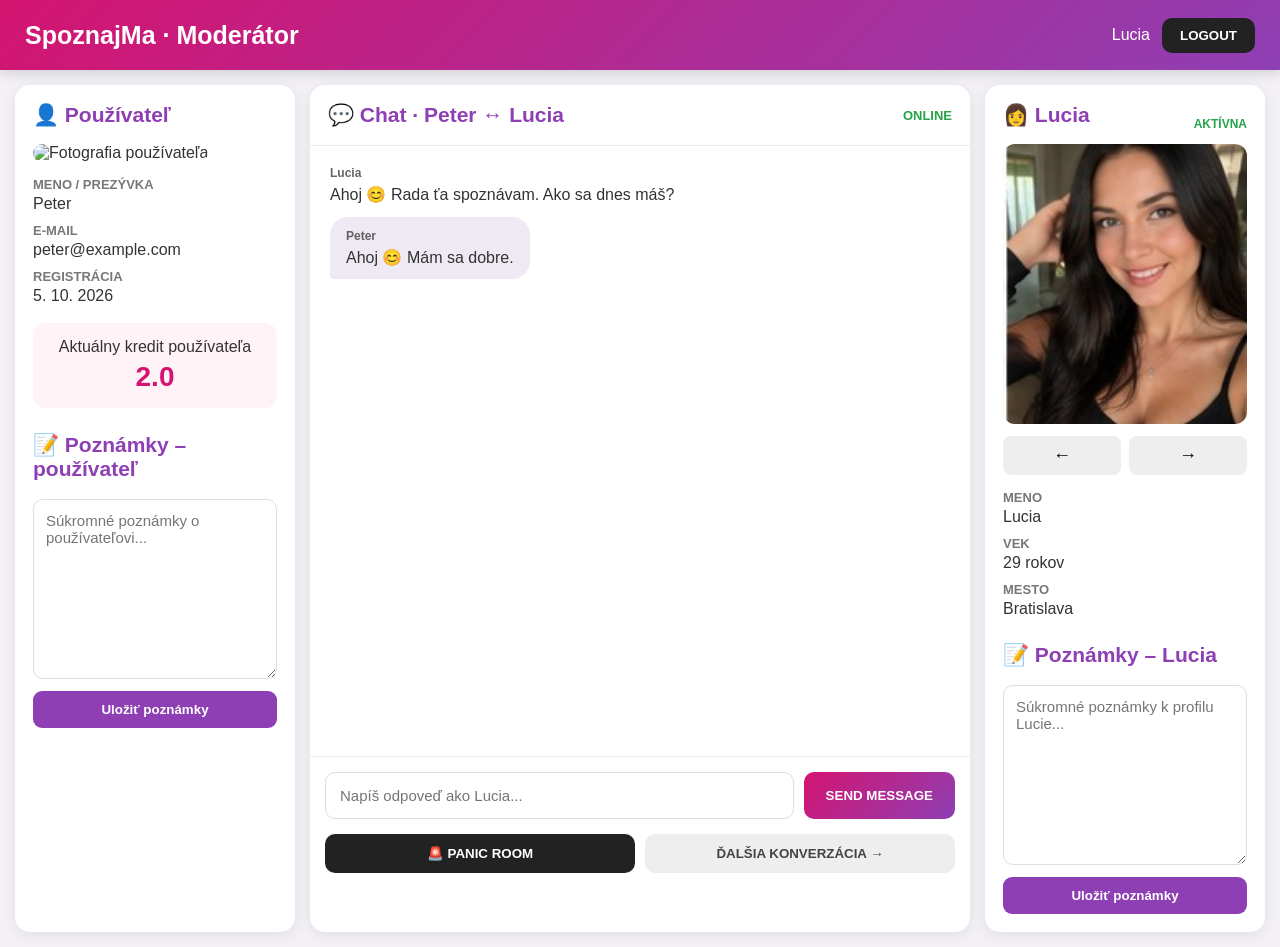
==== admin.html @ 0d649bf7 "Add admin panel HTML structure and styles" ====
<!DOCTYPE html>
<html lang="sk">
<head>
<meta charset="UTF-8">
<meta name="viewport" content="width=device-width, initial-scale=1.0">

<title>Moderátor – SpoznajMa</title>

<style>
* {
    box-sizing: border-box;
}

body {
    margin: 0;
    font-family: Arial, sans-serif;
    background: #f3f1f5;
    color: #333;
}

/* HLAVIČKA */

header {
    height: 70px;
    background: linear-gradient(135deg,#d41470,#8e3fb4);
    color: white;

    display: flex;
    align-items: center;
    justify-content: space-between;

    padding: 0 25px;

    box-shadow: 0 3px 12px rgba(0,0,0,.15);
}

header h1 {
    margin: 0;
    font-size: 25px;
}

.header-right {
    display: flex;
    align-items: center;
    gap: 12px;
}

.logout {
    border: none;
    background: #222;
    color: white;

    padding: 10px 18px;

    border-radius: 10px;

    font-weight: bold;
    cursor: pointer;
}

/* HLAVNÉ ROZLOŽENIE */

.layout {
    display: grid;

    grid-template-columns:
        280px
        minmax(420px, 1fr)
        280px;

    gap: 15px;

    padding: 15px;

    min-height: calc(100vh - 70px);
}

/* ĽAVÝ PANEL */

.side {
    background: white;

    border-radius: 15px;

    padding: 18px;

    box-shadow:
        0 3px 15px rgba(0,0,0,.08);
}

.side h2 {
    margin-top: 0;

    color: #8e3fb4;

    font-size: 21px;
}

.photo-box {
    position: relative;
}

.side-photo {
    width: 100%;
    height: 280px;

    object-fit: cover;

    border-radius: 12px;
}

.info {
    margin-top: 15px;
}

.info strong {
    display: block;

    color: #777;

    font-size: 13px;

    margin-top: 10px;
}

.info span {
    display: block;

    font-size: 16px;

    margin-top: 3px;
}

/* POZNÁMKY */

.notes-title {
    margin-top: 25px !important;
}

.notes {
    width: 100%;

    min-height: 180px;

    resize: vertical;

    padding: 12px;

    border: 1px solid #ddd;

    border-radius: 10px;

    font-family: Arial, sans-serif;

    font-size: 15px;

    outline: none;
}

.notes:focus {
    border-color: #a53db4;
}

.save-note {
    width: 100%;

    margin-top: 8px;

    padding: 11px;

    border: none;

    border-radius: 9px;

    background: #8e3fb4;

    color: white;

    font-weight: bold;

    cursor: pointer;
}

/* KREDITY */

.credit-box {
    margin-top: 18px;

    padding: 15px;

    background: #fff3f8;

    border-radius: 12px;

    text-align: center;
}

.credit-number {
    display: block;

    margin-top: 5px;

    color: #d41470;

    font-size: 28px;

    font-weight: bold;
}

/* CHAT */

.chat-panel {
    background: white;

    border-radius: 15px;

    display: flex;

    flex-direction: column;

    min-width: 0;

    box-shadow:
        0 3px 15px rgba(0,0,0,.08);
}

.chat-header {
    padding: 18px;

    border-bottom: 1px solid #eee;

    display: flex;

    align-items: center;

    justify-content: space-between;
}

.chat-header h2 {
    margin: 0;

    color: #8e3fb4;

    font-size: 21px;
}

.status {
    color: #27a34a;

    font-size: 13px;

    font-weight: bold;
}

.messages {
    flex: 1;

    min-height: 500px;

    max-height: calc(100vh - 290px);

    overflow-y: auto;

    padding: 20px;

    display: flex;

    flex-direction: column;

    gap: 13px;
}

/* MUŽ VĽAVO */

.message.man {
    align-self: flex-start;

    max-width: 75%;

    background: #eee9f2;

    color: #333;

    padding: 12px 16px;

    border-radius: 18px;

    border-bottom-left-radius: 4px;
}

/* LUCIA VPRAVO */

.message.lucia {
    align-self: flex-end;

    max-width: 75%;

    background:
        linear-gradient(
            135deg,
            #d41470,
            #8e3fb4
        );

    color: white;

    padding: 12px 16px;

    border-radius: 18px;

    border-bottom-right-radius: 4px;
}

.message-name {
    font-size: 12px;

    font-weight: bold;

    margin-bottom: 5px;

    opacity: .75;
}

.message-image {
    display: block;

    max-width: 280px;

    max-height: 350px;

    border-radius: 12px;

    margin-top: 5px;
}

/* OVLÁDANIE */

.composer {
    border-top: 1px solid #eee;

    padding: 15px;

    display: flex;

    gap: 10px;
}

.composer input {
    flex: 1;

    min-width: 0;

    padding: 14px;

    border: 1px solid #ddd;

    border-radius: 10px;

    outline: none;

    font-size: 15px;
}

.send {
    border: none;

    border-radius: 10px;

    padding: 0 22px;

    background:
        linear-gradient(
            135deg,
            #d41470,
            #8e3fb4
        );

    color: white;

    font-weight: bold;

    cursor: pointer;
}

/* ADMIN TLAČIDLÁ */

.admin-buttons {
    display: flex;

    gap: 10px;

    padding: 0 15px 15px;
}

.admin-button {
    flex: 1;

    padding: 12px;

    border: none;

    border-radius: 10px;

    font-weight: bold;

    cursor: pointer;
}

.panic {
    background: #222;

    color: white;
}

.next {
    background: #eee;

    color: #444;
}

/* PRAVÝ PROFIL */

.profile-title {
    display: flex;

    align-items: center;

    justify-content: space-between;
}

.profile-title span {
    color: #27a34a;

    font-size: 12px;

    font-weight: bold;
}

/* FOTKY */

.photo-arrows {
    display: flex;

    gap: 8px;

    margin-top: 8px;
}

.photo-arrows button {
    flex: 1;

    border: none;

    padding: 9px;

    border-radius: 8px;

    background: #eee;

    cursor: pointer;

    font-size: 18px;
}

/* MOBIL */

@media (max-width:1000px) {

    .layout {
        grid-template-columns: 1fr;
    }

    .messages {
        max-height: 500px;
    }

    .side-photo {
        height: 350px;
    }
}

@media (max-width:600px) {

    header {
        padding: 0 12px;
    }

    header h1 {
        font-size: 19px;
    }

    .layout {
        padding: 8px;
    }

    .composer {
        flex-direction: column;
    }

    .send {
        padding: 14px;
    }

    .admin-buttons {
        flex-direction: column;
    }
}
</style>
</head>


<body>

<header>

    <h1>
        SpoznajMa · Moderátor
    </h1>

    <div class="header-right">

        <span>
            Lucia
        </span>

        <button
            class="logout"
            onclick="logout()"
        >
            LOGOUT
        </button>

    </div>

</header>


<div class="layout">


<!-- ==================================
     ĽAVÁ STRANA – MUŽ
================================== -->

<section class="side">

    <h2>
        👤 Používateľ
    </h2>

    <div class="photo-box">

        <img
            class="side-photo"
            src="images/user-placeholder.jpg"
            id="manPhoto"
            alt="Fotografia používateľa"
        >

    </div>


    <div class="info">

        <strong>MENO / PREZÝVKA</strong>

        <span id="manName">
            Peter
        </span>


        <strong>E-MAIL</strong>

        <span id="manEmail">
            peter@example.com
        </span>


        <strong>REGISTRÁCIA</strong>

        <span>
            5. 10. 2026
        </span>

    </div>


    <div class="credit-box">

        Aktuálny kredit používateľa

        <span
            class="credit-number"
            id="manCredits"
        >
            2.0
        </span>

    </div>


    <h2 class="notes-title">
        📝 Poznámky – používateľ
    </h2>

    <textarea
        class="notes"
        id="manNotes"
        placeholder="Súkromné poznámky o používateľovi..."
    ></textarea>

    <button
        class="save-note"
        onclick="saveManNotes()"
    >
        Uložiť poznámky
    </button>

</section>


<!-- ==================================
     STRED – CHAT
================================== -->

<section class="chat-panel">

    <div class="chat-header">

        <h2>
            💬 Chat · Peter ↔ Lucia
        </h2>

        <span class="status">
            ONLINE
        </span>

    </div>


    <div
        class="messages"
        id="messages"
    >

        <div class="message.lucia">

            <div class="message-name">
                Lucia
            </div>

            Ahoj 😊 Rada ťa spoznávam.
            Ako sa dnes máš?

        </div>


        <div class="message man">

            <div class="message-name">
                Peter
            </div>

            Ahoj 😊 Mám sa dobre.

        </div>

    </div>


    <div class="composer">

        <input
            type="text"
            id="messageInput"
            placeholder="Napíš odpoveď ako Lucia..."
            autocomplete="off"
        >

        <button
            class="send"
            onclick="sendMessage()"
        >
            SEND MESSAGE
        </button>

    </div>


    <div class="admin-buttons">

        <button
            class="admin-button panic"
            onclick="panicRoom()"
        >
            🚨 PANIC ROOM
        </button>

        <button
            class="admin-button next"
            onclick="nextConversation()"
        >
            ĎALŠIA KONVERZÁCIA →
        </button>

    </div>

</section>


<!-- ==================================
     PRAVÁ STRANA – LUCIA
================================== -->

<section class="side">

    <div class="profile-title">

        <h2>
            👩 Lucia
        </h2>

        <span>
            AKTÍVNA
        </span>

    </div>


    <div class="photo-box">

        <img
            class="side-photo"
            id="luciaPhoto"
            src="images/lucia-1.jpg"
            alt="Lucia"
        >

    </div>


    <div class="photo-arrows">

        <button
            onclick="previousLuciaPhoto()"
        >
            ←
        </button>

        <button
            onclick="nextLuciaPhoto()"
        >
            →
        </button>

    </div>


    <div class="info">

        <strong>MENO</strong>

        <span>
            Lucia
        </span>


        <strong>VEK</strong>

        <span>
            29 rokov
        </span>


        <strong>MESTO</strong>

        <span>
            Bratislava
        </span>

    </div>


    <h2 class="notes-title">
        📝 Poznámky – Lucia
    </h2>

    <textarea
        class="notes"
        id="luciaNotes"
        placeholder="Súkromné poznámky k profilu Lucie..."
    ></textarea>

    <button
        class="save-note"
        onclick="saveLuciaNotes()"
    >
        Uložiť poznámky
    </button>

</section>

</div>


<script>

/* =====================================
   MODERÁTORSKÉ POZNÁMKY
===================================== */

function saveManNotes() {

    localStorage.setItem(
        "admin_man_notes",
        document.getElementById(
            "manNotes"
        ).value
    );

    alert(
        "Poznámky používateľa boli uložené."
    );
}


function saveLuciaNotes() {

    localStorage.setItem(
        "admin_lucia_notes",
        document.getElementById(
            "luciaNotes"
        ).value
    );

    alert(
        "Poznámky Lucie boli uložené."
    );
}


/* NAČÍTANIE POZNÁMOK */

document.getElementById(
    "manNotes"
).value =
localStorage.getItem(
    "admin_man_notes"
) || "";


document.getElementById(
    "luciaNotes"
).value =
localStorage.getItem(
    "admin_lucia_notes"
) || "";


/* =====================================
   LUCIA – 4 FOTKY
===================================== */

const luciaPhotos = [

    "images/lucia-1.jpg",
    "images/lucia-2.jpg",
    "images/lucia-3.jpg",
    "images/lucia-4.jpg"

];

let luciaPhotoIndex = 0;


function showLuciaPhoto() {

    document.getElementById(
        "luciaPhoto"
    ).src =
    luciaPhotos[
        luciaPhotoIndex
    ];

}


function nextLuciaPhoto() {

    luciaPhotoIndex++;

    if (
        luciaPhotoIndex >=
        luciaPhotos.length
    ) {
        luciaPhotoIndex = 0;
    }

    showLuciaPhoto();

}


function previousLuciaPhoto() {

    luciaPhotoIndex--;

    if (
        luciaPhotoIndex < 0
    ) {
        luciaPhotoIndex =
            luciaPhotos.length - 1;
    }

    showLuciaPhoto();

}


/* =====================================
   ODPOVEĎ LUCIE
===================================== */

function sendMessage() {

    const input =
        document.getElementById(
            "messageInput"
        );

    const text =
        input.value.trim();


    if (!text) {
        return;
    }


    const message =
        document.createElement(
            "div"
        );

    message.className =
        "message lucia";


    const name =
        document.createElement(
            "div"
        );

    name.className =
        "message-name";

    name.textContent =
        "Lucia";


    const content =
        document.createElement(
            "div"
        );

    content.textContent =
        text;


    message.appendChild(
        name
    );

    message.appendChild(
        content
    );


    document
        .getElementById(
            "messages"
        )
        .appendChild(
            message
        );


    input.value = "";


    message.scrollIntoView({
        behavior: "smooth",
        block: "nearest"
    });

}


/* ENTER */

document
    .getElementById(
        "messageInput"
    )
    .addEventListener(
        "keydown",
        function(event) {

            if (
                event.key === "Enter"
            ) {

                event.preventDefault();

                sendMessage();

            }

        }
    );


/* =====================================
   PANIC ROOM
===================================== */

function panicRoom() {

    alert(
        "PANIC ROOM – konverzácia bola ukončená."
    );

    window.location.href =
        "admin.html";

}


/* =====================================
   ĎALŠIA KONVERZÁCIA
===================================== */

function nextConversation() {

    alert(
        "Ďalšia čakajúca konverzácia bude načítaná po pripojení databázy."
    );

}


/* =====================================
   LOGOUT
===================================== */

function logout() {

    const confirmLogout =
        confirm(
            "Naozaj sa chceš odhlásiť?"
        );

    if (!confirmLogout) {
        return;
    }

    window.location.href =
        "prihlasenie.html";

}

</script>

</body>
</html>
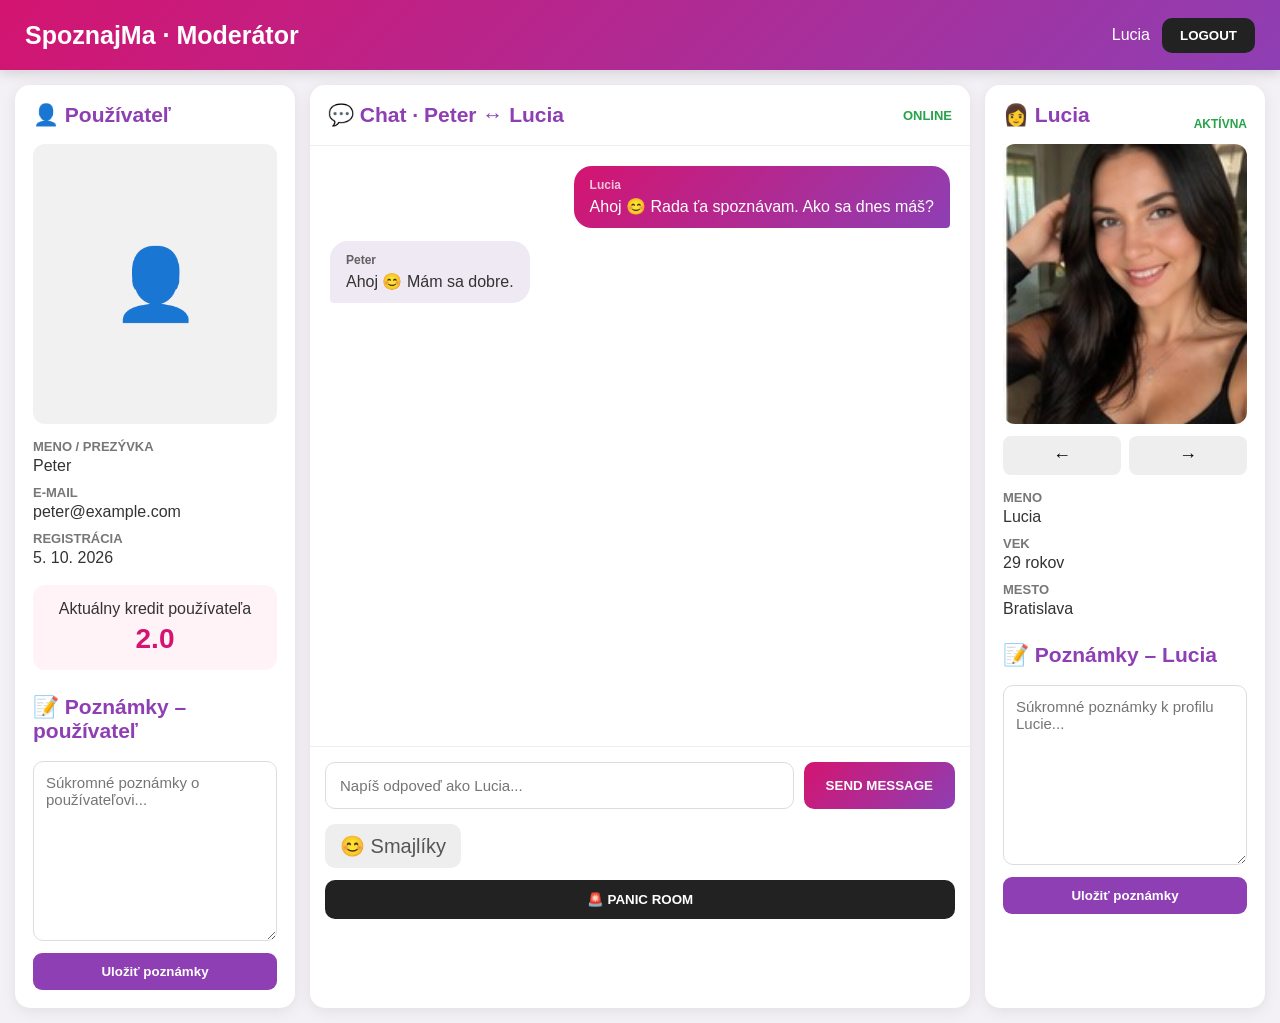
==== commit 59343929: "Refactor admin panel layout and add emoji support Refactor CSS styles and update HTML structure for " ====
--- a/admin.html
+++ b/admin.html
@@ -21,7 +21,7 @@
 /* HLAVIČKA */
 
 header {
-    height: 70px;
+    min-height: 70px;
     background: linear-gradient(135deg,#d41470,#8e3fb4);
     color: white;
 
@@ -29,7 +29,7 @@
     align-items: center;
     justify-content: space-between;
 
-    padding: 0 25px;
+    padding: 12px 25px;
 
     box-shadow: 0 3px 12px rgba(0,0,0,.15);
 }
@@ -49,16 +49,13 @@
     border: none;
     background: #222;
     color: white;
-
     padding: 10px 18px;
-
     border-radius: 10px;
-
     font-weight: bold;
     cursor: pointer;
 }
 
-/* HLAVNÉ ROZLOŽENIE */
+/* ROZLOŽENIE */
 
 .layout {
     display: grid;
@@ -69,19 +66,16 @@
         280px;
 
     gap: 15px;
-
     padding: 15px;
 
     min-height: calc(100vh - 70px);
 }
 
-/* ĽAVÝ PANEL */
+/* PANELY */
 
 .side {
     background: white;
-
     border-radius: 15px;
-
     padding: 18px;
 
     box-shadow:
@@ -90,9 +84,7 @@
 
 .side h2 {
     margin-top: 0;
-
     color: #8e3fb4;
-
     font-size: 21px;
 }
 
@@ -103,10 +95,9 @@
 .side-photo {
     width: 100%;
     height: 280px;
-
     object-fit: cover;
-
     border-radius: 12px;
+    background: #eee;
 }
 
 .info {
@@ -115,20 +106,36 @@
 
 .info strong {
     display: block;
-
     color: #777;
-
     font-size: 13px;
-
     margin-top: 10px;
 }
 
 .info span {
     display: block;
-
     font-size: 16px;
-
     margin-top: 3px;
+}
+
+/* KREDITY */
+
+.credit-box {
+    margin-top: 18px;
+    padding: 15px;
+
+    background: #fff3f8;
+    border-radius: 12px;
+
+    text-align: center;
+}
+
+.credit-number {
+    display: block;
+    margin-top: 5px;
+
+    color: #d41470;
+    font-size: 28px;
+    font-weight: bold;
 }
 
 /* POZNÁMKY */
@@ -139,7 +146,6 @@
 
 .notes {
     width: 100%;
-
     min-height: 180px;
 
     resize: vertical;
@@ -147,11 +153,9 @@
     padding: 12px;
 
     border: 1px solid #ddd;
-
     border-radius: 10px;
 
     font-family: Arial, sans-serif;
-
     font-size: 15px;
 
     outline: none;
@@ -163,59 +167,27 @@
 
 .save-note {
     width: 100%;
-
     margin-top: 8px;
 
     padding: 11px;
 
     border: none;
-
     border-radius: 9px;
 
     background: #8e3fb4;
-
     color: white;
 
     font-weight: bold;
-
     cursor: pointer;
-}
-
-/* KREDITY */
-
-.credit-box {
-    margin-top: 18px;
-
-    padding: 15px;
-
-    background: #fff3f8;
-
-    border-radius: 12px;
-
-    text-align: center;
-}
-
-.credit-number {
-    display: block;
-
-    margin-top: 5px;
-
-    color: #d41470;
-
-    font-size: 28px;
-
-    font-weight: bold;
 }
 
 /* CHAT */
 
 .chat-panel {
     background: white;
-
     border-radius: 15px;
 
     display: flex;
-
     flex-direction: column;
 
     min-width: 0;
@@ -230,25 +202,19 @@
     border-bottom: 1px solid #eee;
 
     display: flex;
-
     align-items: center;
-
     justify-content: space-between;
 }
 
 .chat-header h2 {
     margin: 0;
-
     color: #8e3fb4;
-
     font-size: 21px;
 }
 
 .status {
     color: #27a34a;
-
     font-size: 13px;
-
     font-weight: bold;
 }
 
@@ -256,21 +222,19 @@
     flex: 1;
 
     min-height: 500px;
-
-    max-height: calc(100vh - 290px);
+    max-height: calc(100vh - 300px);
 
     overflow-y: auto;
 
     padding: 20px;
 
     display: flex;
-
     flex-direction: column;
 
     gap: 13px;
 }
 
-/* MUŽ VĽAVO */
+/* PETER VĽAVO */
 
 .message.man {
     align-self: flex-start;
@@ -278,13 +242,11 @@
     max-width: 75%;
 
     background: #eee9f2;
-
     color: #333;
 
     padding: 12px 16px;
 
     border-radius: 18px;
-
     border-bottom-left-radius: 4px;
 }
 
@@ -307,13 +269,11 @@
     padding: 12px 16px;
 
     border-radius: 18px;
-
     border-bottom-right-radius: 4px;
 }
 
 .message-name {
     font-size: 12px;
-
     font-weight: bold;
 
     margin-bottom: 5px;
@@ -325,7 +285,6 @@
     display: block;
 
     max-width: 280px;
-
     max-height: 350px;
 
     border-radius: 12px;
@@ -333,7 +292,7 @@
     margin-top: 5px;
 }
 
-/* OVLÁDANIE */
+/* VSTUP */
 
 .composer {
     border-top: 1px solid #eee;
@@ -341,19 +300,16 @@
     padding: 15px;
 
     display: flex;
-
     gap: 10px;
 }
 
 .composer input {
     flex: 1;
-
     min-width: 0;
 
     padding: 14px;
 
     border: 1px solid #ddd;
-
     border-radius: 10px;
 
     outline: none;
@@ -363,7 +319,6 @@
 
 .send {
     border: none;
-
     border-radius: 10px;
 
     padding: 0 22px;
@@ -382,11 +337,98 @@
     cursor: pointer;
 }
 
+/* SMAJLÍKY */
+
+.emoji-area {
+    position: relative;
+
+    padding: 0 15px 12px;
+}
+
+.emoji-button {
+    border: none;
+
+    background: #eee;
+
+    color: #555;
+
+    padding: 10px 15px;
+
+    border-radius: 10px;
+
+    font-size: 20px;
+
+    cursor: pointer;
+}
+
+.emoji-panel {
+    display: none;
+
+    position: absolute;
+
+    left: 15px;
+    bottom: 58px;
+
+    width: min(420px, 90%);
+
+    max-height: 300px;
+
+    overflow-y: auto;
+
+    background: white;
+
+    border: 1px solid #ddd;
+
+    border-radius: 15px;
+
+    padding: 12px;
+
+    box-shadow:
+        0 8px 25px rgba(0,0,0,.22);
+
+    z-index: 100;
+}
+
+.emoji-panel.open {
+    display: block;
+}
+
+.emoji-title {
+    color: #8e3fb4;
+    font-weight: bold;
+    margin-bottom: 10px;
+}
+
+.emoji-grid {
+    display: grid;
+
+    grid-template-columns:
+        repeat(8, 1fr);
+
+    gap: 4px;
+}
+
+.emoji {
+    border: none;
+    background: transparent;
+
+    font-size: 26px;
+
+    padding: 6px 2px;
+
+    border-radius: 8px;
+
+    cursor: pointer;
+}
+
+.emoji:hover {
+    background: #f3e7f5;
+}
+
 /* ADMIN TLAČIDLÁ */
 
 .admin-buttons {
     display: flex;
-
     gap: 10px;
 
     padding: 0 15px 15px;
@@ -398,51 +440,38 @@
     padding: 12px;
 
     border: none;
-
     border-radius: 10px;
 
     font-weight: bold;
-
     cursor: pointer;
 }
 
 .panic {
     background: #222;
-
     color: white;
 }
 
 .next {
-    background: #eee;
-
-    color: #444;
-}
-
-/* PRAVÝ PROFIL */
+    display: none;
+}
+
+/* LUCIA */
 
 .profile-title {
     display: flex;
-
     align-items: center;
-
     justify-content: space-between;
 }
 
 .profile-title span {
     color: #27a34a;
-
     font-size: 12px;
-
     font-weight: bold;
 }
-
-/* FOTKY */
 
 .photo-arrows {
     display: flex;
-
     gap: 8px;
-
     margin-top: 8px;
 }
 
@@ -462,7 +491,7 @@
     font-size: 18px;
 }
 
-/* MOBIL */
+/* MOBIL / TABLET */
 
 @media (max-width:1000px) {
 
@@ -482,7 +511,7 @@
 @media (max-width:600px) {
 
     header {
-        padding: 0 12px;
+        padding: 12px;
     }
 
     header h1 {
@@ -501,13 +530,17 @@
         padding: 14px;
     }
 
+    .emoji-grid {
+        grid-template-columns:
+            repeat(7, 1fr);
+    }
+
     .admin-buttons {
         flex-direction: column;
     }
 }
 </style>
 </head>
-
 
 <body>
 
@@ -537,10 +570,7 @@
 
 <div class="layout">
 
-
-<!-- ==================================
-     ĽAVÁ STRANA – MUŽ
-================================== -->
+<!-- ĽAVÝ PANEL – PETER -->
 
 <section class="side">
 
@@ -550,15 +580,23 @@
 
     <div class="photo-box">
 
-        <img
-            class="side-photo"
-            src="images/user-placeholder.jpg"
+        <div
             id="manPhoto"
-            alt="Fotografia používateľa"
+            style="
+                width:100%;
+                height:280px;
+                border-radius:12px;
+                background:#f1f1f1;
+                display:flex;
+                align-items:center;
+                justify-content:center;
+                font-size:70px;
+            "
         >
-
-    </div>
-
+            👤
+        </div>
+
+    </div>
 
     <div class="info">
 
@@ -568,14 +606,12 @@
             Peter
         </span>
 
-
         <strong>E-MAIL</strong>
 
         <span id="manEmail">
             peter@example.com
         </span>
 
-
         <strong>REGISTRÁCIA</strong>
 
         <span>
@@ -583,7 +619,6 @@
         </span>
 
     </div>
-
 
     <div class="credit-box">
 
@@ -598,7 +633,6 @@
 
     </div>
 
-
     <h2 class="notes-title">
         📝 Poznámky – používateľ
     </h2>
@@ -619,9 +653,7 @@
 </section>
 
 
-<!-- ==================================
-     STRED – CHAT
-================================== -->
+<!-- STRED – CHAT -->
 
 <section class="chat-panel">
 
@@ -643,7 +675,7 @@
         id="messages"
     >
 
-        <div class="message.lucia">
+        <div class="message lucia">
 
             <div class="message-name">
                 Lucia
@@ -687,6 +719,84 @@
     </div>
 
 
+    <!-- SMAJLÍKY -->
+
+    <div class="emoji-area">
+
+        <button
+            class="emoji-button"
+            type="button"
+            onclick="toggleEmojiPanel()"
+        >
+            😊 Smajlíky
+        </button>
+
+
+        <div
+            class="emoji-panel"
+            id="emojiPanel"
+        >
+
+            <div class="emoji-title">
+                Smajlíky
+            </div>
+
+            <div class="emoji-grid">
+
+                <button class="emoji" onclick="insertEmoji('😀')">😀</button>
+                <button class="emoji" onclick="insertEmoji('😃')">😃</button>
+                <button class="emoji" onclick="insertEmoji('😄')">😄</button>
+                <button class="emoji" onclick="insertEmoji('😁')">😁</button>
+                <button class="emoji" onclick="insertEmoji('😆')">😆</button>
+                <button class="emoji" onclick="insertEmoji('😅')">😅</button>
+                <button class="emoji" onclick="insertEmoji('😂')">😂</button>
+                <button class="emoji" onclick="insertEmoji('🤣')">🤣</button>
+
+                <button class="emoji" onclick="insertEmoji('😊')">😊</button>
+                <button class="emoji" onclick="insertEmoji('😍')">😍</button>
+                <button class="emoji" onclick="insertEmoji('🥰')">🥰</button>
+                <button class="emoji" onclick="insertEmoji('😘')">😘</button>
+                <button class="emoji" onclick="insertEmoji('😉')">😉</button>
+                <button class="emoji" onclick="insertEmoji('😎')">😎</button>
+                <button class="emoji" onclick="insertEmoji('🤭')">🤭</button>
+                <button class="emoji" onclick="insertEmoji('😏')">😏</button>
+
+                <button class="emoji" onclick="insertEmoji('😜')">😜</button>
+                <button class="emoji" onclick="insertEmoji('🥳')">🥳</button>
+                <button class="emoji" onclick="insertEmoji('🤗')">🤗</button>
+                <button class="emoji" onclick="insertEmoji('❤️')">❤️</button>
+                <button class="emoji" onclick="insertEmoji('🩷')">🩷</button>
+                <button class="emoji" onclick="insertEmoji('💕')">💕</button>
+                <button class="emoji" onclick="insertEmoji('💖')">💖</button>
+                <button class="emoji" onclick="insertEmoji('💋')">💋</button>
+
+                <button class="emoji" onclick="insertEmoji('👍')">👍</button>
+                <button class="emoji" onclick="insertEmoji('👌')">👌</button>
+                <button class="emoji" onclick="insertEmoji('👏')">👏</button>
+                <button class="emoji" onclick="insertEmoji('🙏')">🙏</button>
+                <button class="emoji" onclick="insertEmoji('🔥')">🔥</button>
+                <button class="emoji" onclick="insertEmoji('🎉')">🎉</button>
+                <button class="emoji" onclick="insertEmoji('🥰')">🥰</button>
+                <button class="emoji" onclick="insertEmoji('😘')">😘</button>
+
+                <button class="emoji" onclick="insertEmoji('😢')">😢</button>
+                <button class="emoji" onclick="insertEmoji('😭')">😭</button>
+                <button class="emoji" onclick="insertEmoji('😡')">😡</button>
+                <button class="emoji" onclick="insertEmoji('😱')">😱</button>
+                <button class="emoji" onclick="insertEmoji('🤔')">🤔</button>
+                <button class="emoji" onclick="insertEmoji('😴')">😴</button>
+                <button class="emoji" onclick="insertEmoji('🙈')">🙈</button>
+                <button class="emoji" onclick="insertEmoji('😉')">😉</button>
+
+            </div>
+
+        </div>
+
+    </div>
+
+
+    <!-- PANIC ROOM -->
+
     <div class="admin-buttons">
 
         <button
@@ -696,21 +806,12 @@
             🚨 PANIC ROOM
         </button>
 
-        <button
-            class="admin-button next"
-            onclick="nextConversation()"
-        >
-            ĎALŠIA KONVERZÁCIA →
-        </button>
-
     </div>
 
 </section>
 
 
-<!-- ==================================
-     PRAVÁ STRANA – LUCIA
-================================== -->
+<!-- PRAVÝ PANEL – LUCIA -->
 
 <section class="side">
 
@@ -764,13 +865,11 @@
             Lucia
         </span>
 
-
         <strong>VEK</strong>
 
         <span>
             29 rokov
         </span>
-
 
         <strong>MESTO</strong>
 
@@ -805,9 +904,7 @@
 
 <script>
 
-/* =====================================
-   MODERÁTORSKÉ POZNÁMKY
-===================================== */
+/* POZNÁMKY */
 
 function saveManNotes() {
 
@@ -839,8 +936,6 @@
 }
 
 
-/* NAČÍTANIE POZNÁMOK */
-
 document.getElementById(
     "manNotes"
 ).value =
@@ -857,9 +952,7 @@
 ) || "";
 
 
-/* =====================================
-   LUCIA – 4 FOTKY
-===================================== */
+/* LUCIA FOTKY */
 
 const luciaPhotos = [
 
@@ -917,9 +1010,7 @@
 }
 
 
-/* =====================================
-   ODPOVEĎ LUCIE
-===================================== */
+/* ODPOVEĎ LUCIE */
 
 function sendMessage() {
 
@@ -931,7 +1022,6 @@
     const text =
         input.value.trim();
 
-
     if (!text) {
         return;
     }
@@ -967,22 +1057,15 @@
         text;
 
 
-    message.appendChild(
-        name
-    );
-
-    message.appendChild(
-        content
-    );
+    message.appendChild(name);
+    message.appendChild(content);
 
 
     document
         .getElementById(
             "messages"
         )
-        .appendChild(
-            message
-        );
+        .appendChild(message);
 
 
     input.value = "";
@@ -1020,9 +1103,36 @@
     );
 
 
-/* =====================================
-   PANIC ROOM
-===================================== */
+/* SMAJLÍKY */
+
+function toggleEmojiPanel() {
+
+    document
+        .getElementById(
+            "emojiPanel"
+        )
+        .classList.toggle(
+            "open"
+        );
+
+}
+
+
+function insertEmoji(emoji) {
+
+    const input =
+        document.getElementById(
+            "messageInput"
+        );
+
+    input.value += emoji;
+
+    input.focus();
+
+}
+
+
+/* PANIC ROOM */
 
 function panicRoom() {
 
@@ -1036,22 +1146,7 @@
 }
 
 
-/* =====================================
-   ĎALŠIA KONVERZÁCIA
-===================================== */
-
-function nextConversation() {
-
-    alert(
-        "Ďalšia čakajúca konverzácia bude načítaná po pripojení databázy."
-    );
-
-}
-
-
-/* =====================================
-   LOGOUT
-===================================== */
+/* LOGOUT */
 
 function logout() {
 
